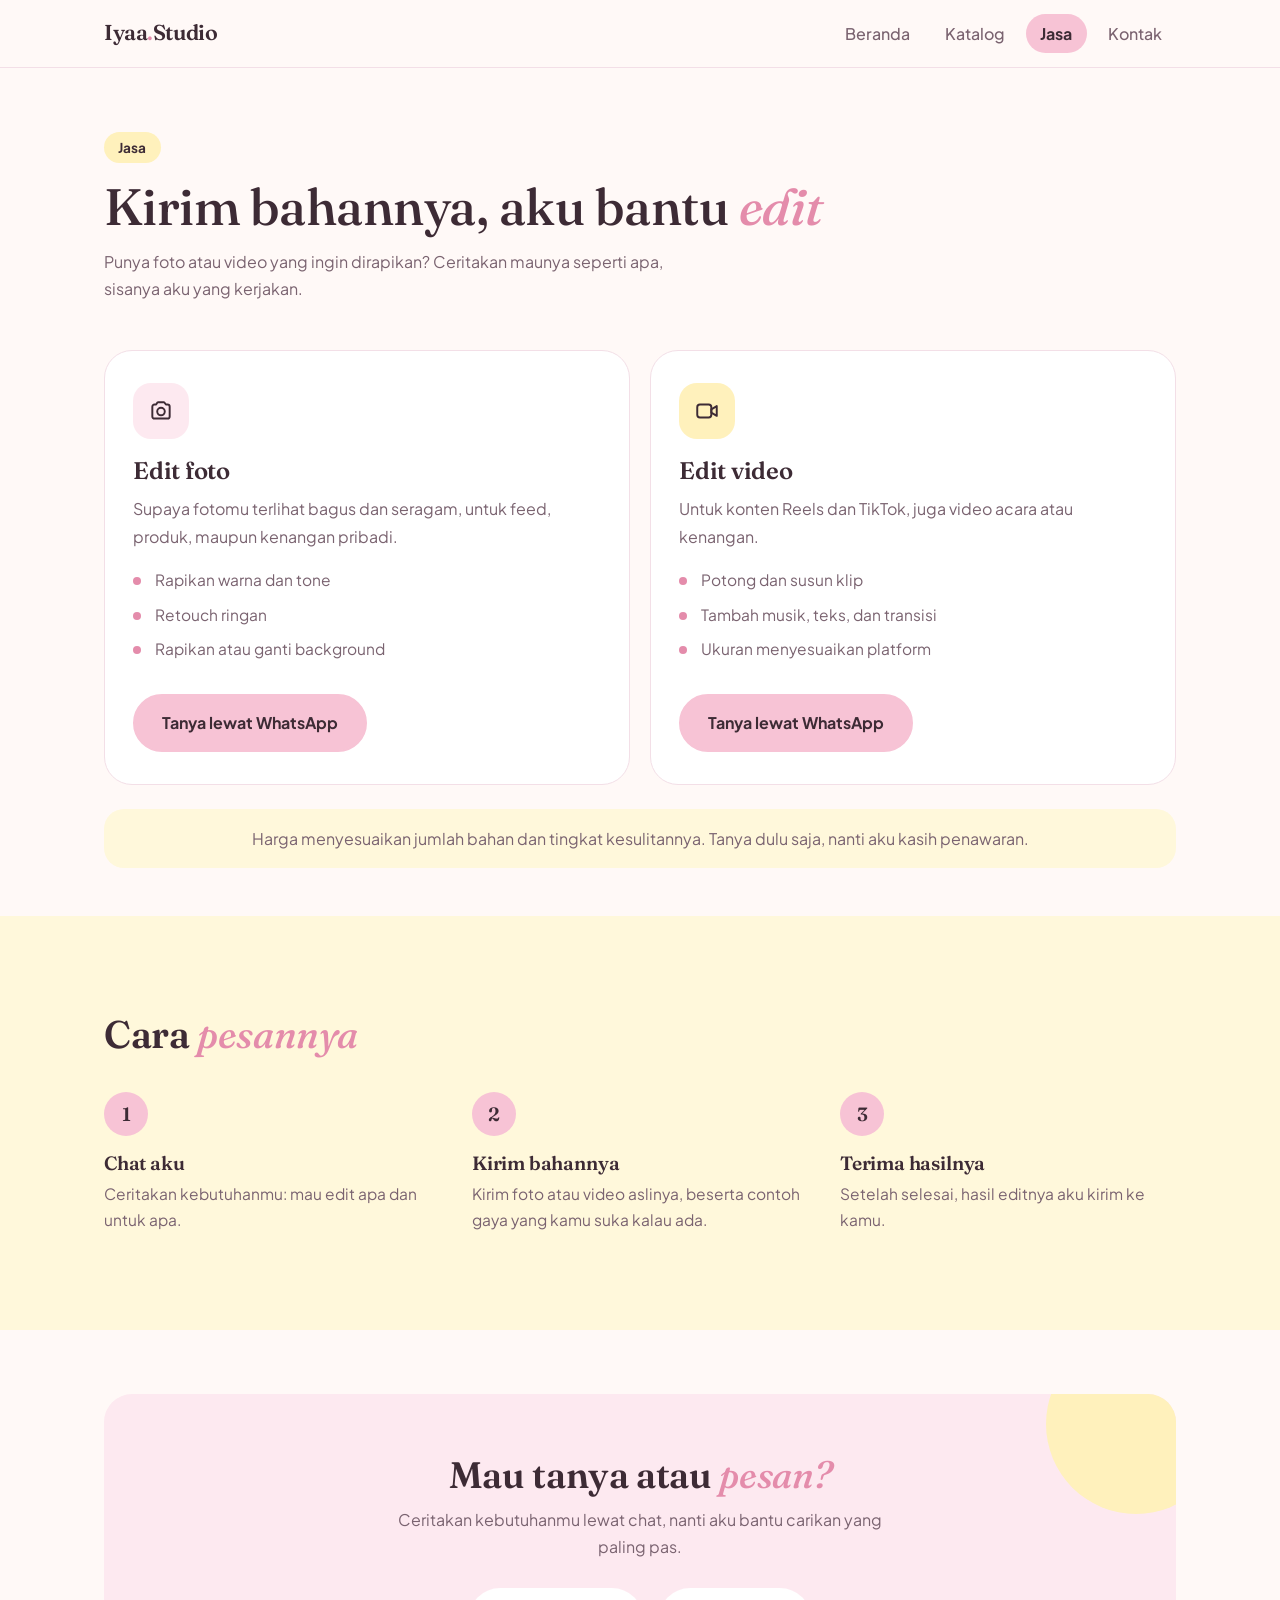
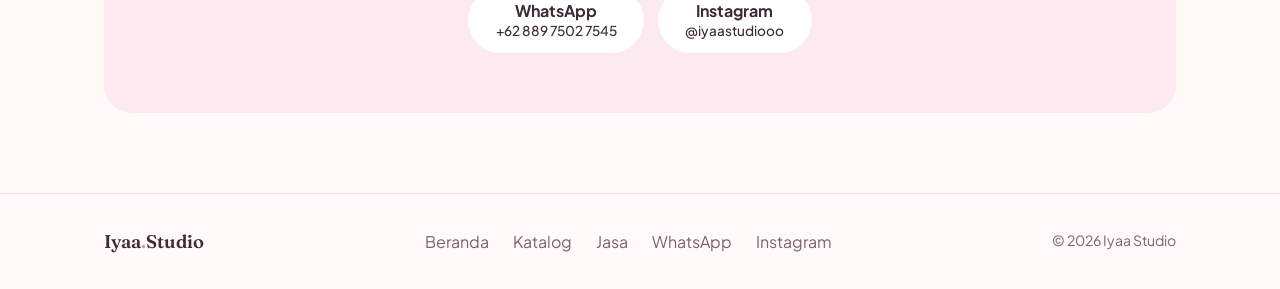
==== jasa.html @ b19ffca6 "Add files via upload" ====
<!DOCTYPE html>
<html lang="id">
<head>
  <meta charset="UTF-8">
  <meta name="viewport" content="width=device-width, initial-scale=1.0">
  <title>Jasa edit foto & video — Iyaa Studio</title>
  <meta name="description" content="Terima jasa edit foto dan edit video untuk konten, acara, dan kenangan.">

  <link rel="preconnect" href="https://fonts.googleapis.com">
  <link rel="preconnect" href="https://fonts.gstatic.com" crossorigin>
  <link href="https://fonts.googleapis.com/css2?family=Fraunces:ital,opsz,wght@0,9..144,500;0,9..144,600;1,9..144,500&family=Plus+Jakarta+Sans:wght@400;500;700&display=swap" rel="stylesheet">

  <link rel="stylesheet" href="style.css">
</head>
<body>

  <a class="skip-link" href="#utama">Lompat ke konten</a>

  <header class="situs-header">
    <div class="wadah header-isi">
      <a href="index.html" class="logo">Iyaa<span class="logo-titik">.</span>Studio</a>

      <button class="nav-toggle" id="navToggle" aria-expanded="false" aria-controls="navUtama">
        <span class="nav-toggle-garis"></span>
        <span class="nav-toggle-label">Menu</span>
      </button>

      <nav class="nav" id="navUtama" aria-label="Navigasi utama">
        <a href="index.html" class="nav-tautan">Beranda</a>
        <a href="katalog.html" class="nav-tautan">Katalog</a>
        <a href="jasa.html" class="nav-tautan nav-aktif">Jasa</a>
        <a href="#kontak" class="nav-tautan">Kontak</a>
      </nav>
    </div>
  </header>

  <main id="utama">

    <section class="halaman-kepala">
      <div class="wadah">
        <span class="label">Jasa</span>
        <h1 class="halaman-judul">Kirim bahannya, aku bantu <span class="judul-miring">edit</span></h1>
        <p class="halaman-teks">Punya foto atau video yang ingin dirapikan? Ceritakan maunya seperti apa, sisanya aku yang kerjakan.</p>
      </div>
    </section>

    <section class="bagian bagian-rapat">
      <div class="wadah">

        <div class="jasa-kisi">

          <article class="jasa" id="foto">
            <span class="jasa-ikon"><svg width="26" height="26" viewBox="0 0 24 24" fill="none" stroke="currentColor" stroke-width="1.8" stroke-linecap="round" stroke-linejoin="round" aria-hidden="true"><path d="M4 8a2 2 0 0 1 2-2h1.5l1.2-1.8A1 1 0 0 1 9.5 4h5a1 1 0 0 1 .8.4L16.5 6H18a2 2 0 0 1 2 2v9a2 2 0 0 1-2 2H6a2 2 0 0 1-2-2z"/><circle cx="12" cy="12.5" r="3.5"/></svg></span>
            <h2 class="jasa-judul">Edit foto</h2>
            <p class="jasa-teks">Supaya fotomu terlihat bagus dan seragam, untuk feed, produk, maupun kenangan pribadi.</p>
            <ul class="isi-daftar">
              <li>Rapikan warna dan tone</li>
              <li>Retouch ringan</li>
              <li>Rapikan atau ganti background</li>
            </ul>
            <div class="jasa-aksi"><a href="https://wa.me/6288975027545?text=Halo%20Iyaa%20Studio%2C%20aku%20mau%20tanya%20jasa%20edit%20foto." class="tombol">Tanya lewat WhatsApp</a></div>
          </article>

          <article class="jasa" id="video">
            <span class="jasa-ikon"><svg width="26" height="26" viewBox="0 0 24 24" fill="none" stroke="currentColor" stroke-width="1.8" stroke-linecap="round" stroke-linejoin="round" aria-hidden="true"><rect x="3" y="6" width="13" height="12" rx="2.5"/><path d="m16 10.5 5-3v9l-5-3z"/></svg></span>
            <h2 class="jasa-judul">Edit video</h2>
            <p class="jasa-teks">Untuk konten Reels dan TikTok, juga video acara atau kenangan.</p>
            <ul class="isi-daftar">
              <li>Potong dan susun klip</li>
              <li>Tambah musik, teks, dan transisi</li>
              <li>Ukuran menyesuaikan platform</li>
            </ul>
            <div class="jasa-aksi"><a href="https://wa.me/6288975027545?text=Halo%20Iyaa%20Studio%2C%20aku%20mau%20tanya%20jasa%20edit%20video." class="tombol">Tanya lewat WhatsApp</a></div>
          </article>

        </div>

        <p class="jasa-catatan">Harga menyesuaikan jumlah bahan dan tingkat kesulitannya. Tanya dulu saja, nanti aku kasih penawaran.</p>
      </div>
    </section>

    <section class="bagian bagian-lembut">
      <div class="wadah">
        <h2 class="bagian-judul">Cara <span class="judul-miring">pesannya</span></h2>
        <ol class="langkah-daftar">
          <li class="langkah">
            <span class="langkah-angka">1</span>
            <h3 class="langkah-judul">Chat aku</h3>
            <p class="langkah-teks">Ceritakan kebutuhanmu: mau edit apa dan untuk apa.</p>
          </li>
          <li class="langkah">
            <span class="langkah-angka">2</span>
            <h3 class="langkah-judul">Kirim bahannya</h3>
            <p class="langkah-teks">Kirim foto atau video aslinya, beserta contoh gaya yang kamu suka kalau ada.</p>
          </li>
          <li class="langkah">
            <span class="langkah-angka">3</span>
            <h3 class="langkah-judul">Terima hasilnya</h3>
            <p class="langkah-teks">Setelah selesai, hasil editnya aku kirim ke kamu.</p>
          </li>
        </ol>
      </div>
    </section>

    <!-- ============ KONTAK ============ -->
    <section class="kontak" id="kontak">
      <div class="wadah">
        <div class="kontak-kotak">
          <h2 class="kontak-judul">Mau tanya atau <span class="judul-miring">pesan?</span></h2>
          <p class="kontak-teks">Ceritakan kebutuhanmu lewat chat, nanti aku bantu carikan yang paling pas.</p>
          <div class="kontak-aksi">
            <a href="https://wa.me/6288975027545" class="tombol tombol-putih">WhatsApp<span class="kontak-nomor">+62 889 7502 7545</span></a>
            <a href="https://www.instagram.com/iyaastudiooo" class="tombol tombol-putih">Instagram<span class="kontak-nomor">@iyaastudiooo</span></a>
          </div>
        </div>
      </div>
    </section>

  </main>

  <footer class="situs-footer">
    <div class="wadah footer-isi">
      <p class="footer-logo">Iyaa<span class="logo-titik">.</span>Studio</p>
      <nav class="footer-nav" aria-label="Navigasi footer">
        <a href="index.html">Beranda</a>
        <a href="katalog.html">Katalog</a>
        <a href="jasa.html">Jasa</a>
        <a href="https://wa.me/6288975027545">WhatsApp</a>
        <a href="https://www.instagram.com/iyaastudiooo">Instagram</a>
      </nav>
      <p class="footer-hak">© 2026 Iyaa Studio</p>
    </div>
  </footer>

  <script src="script.js"></script>
</body>
</html>
---- style.css ----
/* =========================================================
   IYAA STUDIO — style.css
   Tema: pink pastel + buttermilk, bersih dan sederhana.
   Urutan: token → dasar → komponen → header → hero → bagian →
   produk → katalog → detail → jasa → kontak → footer → responsif
   ========================================================= */

/* ============ 1. TOKEN (ganti warna & font cukup di sini) ============ */
:root {
  /* warna */
  --latar:         #FFF9F7;   /* latar halaman (putih kemerahan) */
  --putih:         #FFFFFF;
  --pink-muda:     #FDE9F0;   /* blok lembut */
  --pink:          #F7C3D5;   /* pink pastel utama: tombol, penanda */
  --pink-tua:      #E48CAB;   /* hover & aksen */
  --mentega:       #FFF1BC;   /* buttermilk */
  --mentega-muda:  #FFF8DB;
  --tinta:         #3D2B35;   /* teks utama */
  --tinta-lembut:  #7A6370;   /* teks kedua */
  --garis:         #F3DFE7;   /* garis tipis */
  --harga:         #B83A68;   /* warna harga */

  /* font */
  --font-judul: "Fraunces", Georgia, serif;
  --font-teks:  "Plus Jakarta Sans", system-ui, sans-serif;

  /* ukuran */
  --lebar-wadah: 1120px;
  --lengkung:    20px;
  --lengkung-besar: 28px;
  --bayang:      0 10px 30px rgba(184, 58, 104, 0.08);
  --transisi:    180ms ease;
}

/* ============ 2. DASAR ============ */
*, *::before, *::after { box-sizing: border-box; }

html { scroll-behavior: smooth; }

body {
  margin: 0;
  background-color: var(--latar);
  color: var(--tinta);
  font-family: var(--font-teks);
  font-size: 1rem;
  line-height: 1.7;
  -webkit-font-smoothing: antialiased;
}

h1, h2, h3 {
  font-family: var(--font-judul);
  font-weight: 600;
  line-height: 1.15;
  letter-spacing: -0.01em;
  margin: 0;
}

p { margin: 0; }
img { max-width: 100%; display: block; }
a { color: inherit; }
ul, ol { margin: 0; padding: 0; list-style: none; }
button { font: inherit; cursor: pointer; }

a:focus-visible,
button:focus-visible,
summary:focus-visible,
.galeri-jalur:focus-visible {
  outline: 3px solid var(--pink-tua);
  outline-offset: 3px;
  border-radius: 8px;
}

.skip-link { position: absolute; left: -9999px; }
.skip-link:focus {
  left: 1rem; top: 1rem; z-index: 100;
  background: var(--tinta); color: var(--putih);
  padding: 0.6rem 1rem; border-radius: 999px; text-decoration: none;
}

/* ============ 3. TATA LETAK & KOMPONEN UMUM ============ */
.wadah {
  width: 100%;
  max-width: var(--lebar-wadah);
  margin-inline: auto;
  padding-inline: 1.5rem;
}
.wadah-sempit { max-width: 720px; }

.bagian { padding-block: clamp(3.5rem, 8vw, 6rem); }
.bagian-rapat { padding-block: 1.5rem 3rem; }

.bagian-judul {
  font-size: clamp(1.8rem, 4.5vw, 2.4rem);
  margin-bottom: 0.5rem;
}
.bagian-sub {
  color: var(--tinta-lembut);
  max-width: 52ch;
  margin-bottom: 2.25rem;
}
.bagian-kepala {
  display: flex; flex-wrap: wrap; gap: 0.75rem 1.5rem;
  align-items: flex-end; justify-content: space-between;
  margin-bottom: 2.25rem;
}
.bagian-kepala .bagian-judul { margin-bottom: 0; }

/* penekanan kata di judul */
.judul-miring { font-style: italic; color: var(--pink-tua); font-weight: 500; }

/* tombol */
.tombol {
  display: inline-block;
  background-color: var(--pink);
  color: var(--tinta);
  font-weight: 700;
  text-decoration: none;
  padding: 0.85rem 1.7rem;
  border: 2px solid var(--pink);
  border-radius: 999px;
  transition: background-color var(--transisi), border-color var(--transisi), transform var(--transisi);
}
.tombol:hover { background-color: var(--pink-tua); border-color: var(--pink-tua); }
.tombol:active { transform: translateY(2px); }

.tombol-kecil { padding: 0.45rem 1.1rem; font-size: 0.92rem; }
.tombol-lebar { display: block; text-align: center; width: 100%; }

.tombol-garis {
  background-color: transparent;
  border-color: var(--tinta);
}
.tombol-garis:hover { background-color: var(--tinta); border-color: var(--tinta); color: var(--putih); }

.tombol-putih { background-color: var(--putih); border-color: var(--putih); }
.tombol-putih:hover { background-color: var(--mentega); border-color: var(--mentega); }

/* tautan teks */
.tautan-teks {
  font-weight: 700;
  text-decoration: none;
  background: linear-gradient(transparent 62%, var(--pink) 62%);
  transition: background-color var(--transisi);
}
.tautan-teks:hover { background: linear-gradient(transparent 0, var(--pink) 0); }

.label {
  display: inline-block;
  background-color: var(--mentega);
  color: var(--tinta);
  font-size: 0.85rem;
  font-weight: 700;
  padding: 0.25rem 0.9rem;
  border-radius: 999px;
}

/* ============ 4. HEADER & NAVIGASI ============ */
.situs-header {
  position: sticky; top: 0; z-index: 50;
  background-color: rgba(255, 249, 247, 0.92);
  backdrop-filter: blur(10px);
  -webkit-backdrop-filter: blur(10px);
  border-bottom: 1px solid var(--garis);
}

.header-isi {
  display: flex; align-items: center; justify-content: space-between;
  gap: 1rem; padding-block: 0.9rem;
}

.logo {
  font-family: var(--font-judul);
  font-weight: 600;
  font-size: 1.35rem;
  letter-spacing: -0.02em;
  text-decoration: none;
}
.logo-titik { color: var(--pink-tua); }

.nav { display: flex; align-items: center; gap: 0.4rem; }

.nav-tautan {
  text-decoration: none;
  font-weight: 500;
  color: var(--tinta-lembut);
  padding: 0.35rem 0.9rem;
  border-radius: 999px;
  transition: background-color var(--transisi), color var(--transisi);
}
.nav-tautan:hover { background-color: var(--pink-muda); color: var(--tinta); }
.nav-aktif { background-color: var(--pink); color: var(--tinta); font-weight: 700; }
.nav-aktif:hover { background-color: var(--pink); }

.nav-toggle {
  display: none; align-items: center; gap: 0.6rem;
  background: var(--pink-muda); border: 0; border-radius: 999px;
  padding: 0.45rem 1rem; color: var(--tinta);
}
.nav-toggle-garis { width: 16px; height: 2px; background: var(--tinta); position: relative; }
.nav-toggle-garis::before, .nav-toggle-garis::after {
  content: ""; position: absolute; left: 0; width: 16px; height: 2px; background: var(--tinta);
}
.nav-toggle-garis::before { top: -5px; }
.nav-toggle-garis::after  { top: 5px; }
.nav-toggle-label { font-size: 0.9rem; font-weight: 700; }

/* ============ 5. HERO ============ */
.hero { padding-block: clamp(2.5rem, 7vw, 5.5rem); overflow-x: clip; }

.hero-isi {
  display: grid;
  grid-template-columns: 1.05fr 0.95fr;
  gap: clamp(2rem, 6vw, 4.5rem);
  align-items: center;
}

.hero-judul {
  font-size: clamp(2.4rem, 6vw, 4rem);
  font-weight: 500;
  margin: 1rem 0 1.25rem;
  max-width: 14ch;
}

.hero-deskripsi {
  color: var(--tinta-lembut);
  max-width: 44ch;
  margin-bottom: 2rem;
}

.hero-aksi { display: flex; flex-wrap: wrap; align-items: center; gap: 1.25rem 1.75rem; }

/* kolase gambar: satu panel pink lembut berisi tiga kartu */
.hero-visual {
  position: relative;
  aspect-ratio: 1 / 1.05;
  background-color: var(--pink-muda);
  border-radius: var(--lengkung-besar);
  overflow: hidden;
}
.hero-visual::before,
.hero-visual::after {
  content: ""; position: absolute; border-radius: 50%;
}
.hero-visual::before { width: 46%; aspect-ratio: 1; background: var(--mentega); right: -9%; top: -9%; }
.hero-visual::after  { width: 30%; aspect-ratio: 1; background: var(--pink); left: -7%; bottom: -7%; }

.hero-kartu {
  position: absolute;
  width: 43%;
  aspect-ratio: 4 / 5;
  border: 5px solid var(--putih);
  border-radius: 16px;
  overflow: hidden;
  box-shadow: var(--bayang);
  background: var(--putih);
}
.hero-kartu img { width: 100%; height: 100%; object-fit: cover; }
.hero-kartu-1 { left: 7%;  top: 9%;  transform: rotate(-5deg); z-index: 1; }
.hero-kartu-2 { right: 7%; top: 5%;  transform: rotate(4deg);  z-index: 2; }
.hero-kartu-3 { left: 28%; bottom: 6%; transform: rotate(-1.5deg); z-index: 3; width: 46%; }

@media (prefers-reduced-motion: no-preference) {
  .hero-kartu { animation: muncul 600ms cubic-bezier(0.2, 0.8, 0.3, 1) backwards; }
  .hero-kartu-2 { animation-delay: 100ms; }
  .hero-kartu-3 { animation-delay: 200ms; }
  @keyframes muncul { from { opacity: 0; translate: 0 18px; } }
}

/* ============ 6. KATEGORI ============ */
.kategori-kisi { display: grid; grid-template-columns: repeat(3, 1fr); gap: 1.25rem; }

.kategori {
  display: flex; flex-direction: column; gap: 0.6rem;
  border-radius: var(--lengkung-besar);
  padding: 2rem 1.75rem;
  text-decoration: none;
  background-color: var(--pink-muda);
  transition: transform var(--transisi), box-shadow var(--transisi);
}
.kategori:nth-child(2) { background-color: var(--mentega-muda); }
.kategori:hover { transform: translateY(-4px); box-shadow: var(--bayang); }

.kategori-judul { font-size: 1.4rem; }
.kategori-teks { color: var(--tinta-lembut); font-size: 0.97rem; }
.kategori-jumlah {
  margin-top: auto; padding-top: 1rem;
  font-weight: 700; font-size: 0.9rem; color: var(--harga);
}

/* ============ 7. KARTU PRODUK ============ */
.produk-kisi {
  display: grid;
  grid-template-columns: repeat(4, 1fr);
  gap: 1.75rem 1.25rem;
}

.produk { display: flex; flex-direction: column; }
.produk-tautan { text-decoration: none; display: block; }

.produk-gambar {
  position: relative;
  aspect-ratio: 4 / 5;
  border-radius: var(--lengkung);
  background-color: var(--pink-muda);
  overflow: hidden;
  margin-bottom: 0.9rem;
  transition: box-shadow var(--transisi), transform var(--transisi);
}
.produk-gambar img { width: 100%; height: 100%; object-fit: cover; }
.produk-tautan:hover .produk-gambar { box-shadow: var(--bayang); transform: translateY(-3px); }

.produk-tipe {
  position: absolute; left: 0.7rem; bottom: 0.7rem;
  background-color: var(--putih);
  font-size: 0.78rem; font-weight: 700;
  padding: 0.15rem 0.7rem; border-radius: 999px;
}

.produk-nama { font-size: 1.08rem; font-weight: 600; margin-bottom: 0.2rem; }
.produk-catatan { color: var(--tinta-lembut); font-size: 0.9rem; }
.produk-harga { margin-top: 0.4rem; font-weight: 700; color: var(--harga); }

/* produk yang belum ada: terlihat tapi terkunci */
.produk-segera .produk-gambar {
  background: linear-gradient(135deg, var(--pink-muda), var(--mentega));
  cursor: not-allowed;
}
.produk-segera .produk-nama { color: var(--tinta-lembut); }
.produk-kunci {
  position: absolute; top: 50%; left: 50%; transform: translate(-50%, -50%);
  display: inline-flex; align-items: center; gap: 0.4rem; white-space: nowrap;
  background-color: var(--putih);
  font-size: 0.85rem; font-weight: 700;
  padding: 0.4rem 0.95rem; border-radius: 999px;
}
.produk-kunci-ikon { flex: none; }
.produk-harga-segera { color: var(--tinta-lembut); }

/* ============ 8. LANGKAH ============ */
.bagian-lembut { background-color: var(--mentega-muda); }

.langkah-daftar { display: grid; grid-template-columns: repeat(3, 1fr); gap: 2rem; margin-top: 2.25rem; }
.langkah-angka {
  display: grid; place-items: center;
  width: 44px; height: 44px; border-radius: 50%;
  background-color: var(--pink);
  font-family: var(--font-judul); font-weight: 600; font-size: 1.2rem;
  margin-bottom: 1rem;
}
.langkah-judul { font-size: 1.2rem; margin-bottom: 0.4rem; }
.langkah-teks { color: var(--tinta-lembut); font-size: 0.97rem; }

/* ============ 9. FAQ ============ */
.faq { display: grid; gap: 0.75rem; margin-top: 2rem; }

.faq-item {
  background-color: var(--putih);
  border: 1px solid var(--garis);
  border-radius: var(--lengkung);
  padding-inline: 1.4rem;
}
.faq-tanya {
  font-weight: 700;
  padding: 1.1rem 2rem 1.1rem 0;
  cursor: pointer; position: relative; list-style: none;
}
.faq-tanya::-webkit-details-marker { display: none; }
.faq-tanya::after {
  content: "+"; position: absolute; right: 0; top: 0.95rem;
  font-size: 1.5rem; line-height: 1; color: var(--pink-tua);
}
.faq-item[open] .faq-tanya::after { content: "–"; }
.faq-jawab { padding-bottom: 1.2rem; color: var(--tinta-lembut); max-width: 60ch; }

/* ============ 10. KONTAK ============ */
.kontak { padding-block: clamp(2.5rem, 6vw, 4rem) clamp(3.5rem, 8vw, 5rem); }

.kontak-kotak {
  background-color: var(--pink-muda);
  border-radius: var(--lengkung-besar);
  padding: clamp(2.25rem, 6vw, 3.75rem) 1.5rem;
  text-align: center;
  position: relative;
  overflow: hidden;
}
.kontak-kotak::before {
  content: ""; position: absolute; width: 180px; aspect-ratio: 1; border-radius: 50%;
  background: var(--mentega); right: -50px; top: -60px; z-index: 0;
}
@media (max-width: 640px) { .kontak-kotak::before { width: 110px; right: -40px; top: -45px; } }
.kontak-kotak > * { position: relative; }

.kontak-judul { font-size: clamp(1.7rem, 4.5vw, 2.3rem); margin-bottom: 0.6rem; }
.kontak-teks { color: var(--tinta-lembut); max-width: 44ch; margin: 0 auto 1.75rem; }
.kontak-aksi { display: flex; flex-wrap: wrap; gap: 0.85rem; justify-content: center; }
.kontak-aksi .tombol { display: inline-flex; flex-direction: column; align-items: center; line-height: 1.3; padding: 0.7rem 1.6rem; }
.kontak-nomor { font-weight: 500; font-size: 0.85rem; }

/* ============ 11. KATALOG & JASA (kepala halaman) ============ */
.halaman-kepala { padding-block: clamp(2.5rem, 6vw, 4rem) 1.5rem; }
.halaman-judul { font-size: clamp(2.2rem, 6vw, 3.2rem); font-weight: 500; margin: 0.9rem 0 0.7rem; }
.halaman-teks { color: var(--tinta-lembut); max-width: 50ch; }

.saring { display: flex; flex-wrap: wrap; gap: 0.6rem; margin-bottom: 2rem; }
.saring-tombol {
  background-color: var(--putih);
  border: 1px solid var(--garis);
  border-radius: 999px;
  padding: 0.45rem 1.15rem;
  color: var(--tinta-lembut);
  transition: background-color var(--transisi), color var(--transisi), border-color var(--transisi);
}
.saring-tombol:hover { border-color: var(--pink-tua); color: var(--tinta); }
.saring-aktif { background-color: var(--pink); border-color: var(--pink); color: var(--tinta); font-weight: 700; }

.produk-sembunyi { display: none; }
.kosong { padding: 3rem 0; color: var(--tinta-lembut); text-align: center; }

/* ============ 12. DETAIL PRODUK ============ */
.kembali {
  display: inline-block;
  margin-top: 1.5rem;
  color: var(--tinta-lembut);
  text-decoration: none;
  font-size: 0.95rem;
  font-weight: 500;
}
.kembali:hover { color: var(--tinta); }

.detail {
  display: grid;
  grid-template-columns: 1.05fr 0.95fr;
  gap: clamp(2rem, 5vw, 4rem);
  align-items: start;
}

/* --- galeri yang bisa digeser langsung --- */
.galeri { position: sticky; top: 5.5rem; }

.galeri-jalur {
  display: flex;
  overflow-x: auto;
  scroll-snap-type: x mandatory;
  overscroll-behavior-x: contain;
  scrollbar-width: none;
  border-radius: var(--lengkung-besar);
  background-color: var(--pink-muda);
  cursor: grab;
  touch-action: pan-x pan-y;
}
.galeri-jalur::-webkit-scrollbar { display: none; }
.galeri-tarik { scroll-snap-type: none; cursor: grabbing; }

.galeri-slide {
  flex: 0 0 100%;
  scroll-snap-align: center;
  scroll-snap-stop: always;
  aspect-ratio: 4 / 5;
  position: relative;
}
.galeri-slide img {
  width: 100%; height: 100%; object-fit: cover;
  user-select: none; -webkit-user-drag: none; pointer-events: none;
}

.galeri-panah {
  position: absolute; top: 50%; transform: translateY(-50%);
  width: 42px; height: 42px; border-radius: 50%;
  border: 0; background-color: rgba(255, 255, 255, 0.92);
  color: var(--tinta); box-shadow: var(--bayang);
  display: grid; place-items: center;
  transition: background-color var(--transisi), opacity var(--transisi);
}
.galeri-panah:hover { background-color: var(--pink); }
.galeri-panah[disabled] { opacity: 0; pointer-events: none; }
.galeri-prev { left: 0.8rem; }
.galeri-next { right: 0.8rem; }

.galeri-titik { display: flex; justify-content: center; gap: 0.5rem; margin-top: 1rem; }
.titik {
  position: relative;
  width: 8px; height: 8px; padding: 0; border: 0; border-radius: 999px;
  background-color: var(--pink);
  transition: width var(--transisi), background-color var(--transisi);
}
.titik::after { content: ""; position: absolute; inset: -10px -4px; }
.titik-aktif { width: 26px; background-color: var(--pink-tua); }

.detail-judul { font-size: clamp(1.9rem, 4.5vw, 2.6rem); font-weight: 500; margin: 0.8rem 0 0.6rem; }

.detail-harga {
  font-family: var(--font-judul);
  font-weight: 600; font-size: 1.7rem; color: var(--harga);
  margin-bottom: 1.1rem;
}
.detail-harga-ket {
  font-family: var(--font-teks);
  font-weight: 500; font-size: 0.9rem; color: var(--tinta-lembut);
}
p.detail-harga-ket { margin-bottom: 1rem; }

.detail-teks { color: var(--tinta-lembut); max-width: 52ch; margin-bottom: 1.75rem; }
.detail-catatan { margin-top: 0.8rem; font-size: 0.88rem; color: var(--tinta-lembut); text-align: center; }

/* bagian lipat: isi paket, aturan pakai, dll. */
.lipat-kelompok { margin-top: 2rem; border-top: 1px solid var(--garis); }
.lipat { border-bottom: 1px solid var(--garis); }
.lipat-judul {
  font-family: var(--font-judul);
  font-weight: 600; font-size: 1.15rem;
  padding: 1.05rem 2rem 1.05rem 0;
  position: relative; cursor: pointer; list-style: none;
}
.lipat-judul::-webkit-details-marker { display: none; }
.lipat-judul::after {
  content: "+"; position: absolute; right: 0.1rem; top: 0.85rem;
  font-family: var(--font-teks); font-size: 1.5rem; line-height: 1; color: var(--pink-tua);
}
.lipat[open] .lipat-judul::after { content: "–"; }
.lipat-isi { padding-bottom: 1.2rem; color: var(--tinta-lembut); }

.isi-daftar { display: grid; gap: 0.5rem; }
.isi-daftar li { position: relative; padding-left: 1.4rem; }
.isi-daftar li::before {
  content: ""; position: absolute; left: 0; top: 0.65em;
  width: 8px; height: 8px; border-radius: 50%; background-color: var(--pink-tua);
}
ol.isi-daftar { counter-reset: langkah; }
ol.isi-daftar li { counter-increment: langkah; padding-left: 1.7rem; }
ol.isi-daftar li::before {
  content: counter(langkah) ".";
  top: 0; width: auto; height: auto; background: none; border-radius: 0;
  color: var(--harga); font-weight: 700;
}

/* daftar jenis acara (halaman Undangan Digital) */
.jenis-daftar { display: grid; gap: 0.75rem; margin-bottom: 0.5rem; }
.jenis {
  display: grid; gap: 0.3rem;
  padding: 1rem 1.15rem;
  background-color: var(--putih);
  border: 1px solid var(--garis);
  border-radius: var(--lengkung);
}
.jenis-kepala { display: flex; align-items: center; justify-content: space-between; gap: 1rem; }
.jenis-nama { font-family: var(--font-judul); font-weight: 600; font-size: 1.1rem; }
.jenis-harga { font-weight: 700; color: var(--harga); }
.jenis-ket { font-size: 0.9rem; color: var(--tinta-lembut); }
.jenis-aksi { display: flex; flex-wrap: wrap; align-items: center; gap: 0.6rem; margin-top: 0.55rem; }
.jenis-tombol {
  flex: none; display: inline-flex; align-items: center; gap: 0.4rem;
  padding: 0.4rem 0.95rem;
  border: 2px solid var(--tinta); border-radius: 999px;
  font-size: 0.85rem; font-weight: 700; color: var(--tinta);
  text-decoration: none; white-space: nowrap;
}
a.jenis-tombol:hover { background-color: var(--tinta); color: var(--putih); }
.jenis-segera { background-color: var(--mentega-muda); border-color: transparent; }
.jenis-kunci { border-color: transparent; background-color: var(--putih); color: var(--tinta-lembut); cursor: not-allowed; }

/* ============ 13. JASA ============ */
.jasa-kisi { display: grid; grid-template-columns: repeat(2, 1fr); gap: 1.25rem; }

.jasa {
  display: flex; flex-direction: column; gap: 0.7rem;
  background-color: var(--putih);
  border: 1px solid var(--garis);
  border-radius: var(--lengkung-besar);
  padding: 2rem 1.75rem;
  text-decoration: none;
}
.jasa-ikon {
  display: grid; place-items: center;
  width: 56px; height: 56px; border-radius: 18px;
  background-color: var(--pink-muda); color: var(--tinta);
  margin-bottom: 0.4rem;
}
.jasa:nth-child(2) .jasa-ikon { background-color: var(--mentega); }
.jasa-judul { font-size: 1.5rem; }
.jasa-teks { color: var(--tinta-lembut); }
.jasa .isi-daftar { margin-top: 0.4rem; color: var(--tinta-lembut); font-size: 0.97rem; }
.jasa-aksi { margin-top: auto; padding-top: 1.25rem; }
a.jasa { transition: transform var(--transisi), box-shadow var(--transisi); }
a.jasa:hover { transform: translateY(-4px); box-shadow: var(--bayang); }

.jasa-catatan {
  margin-top: 1.5rem;
  background-color: var(--mentega-muda);
  border-radius: var(--lengkung);
  padding: 1rem 1.4rem;
  color: var(--tinta-lembut);
  text-align: center;
}

/* ============ 14. FOOTER ============ */
.situs-footer { border-top: 1px solid var(--garis); padding-block: 2rem; }
.footer-isi {
  display: flex; flex-wrap: wrap; gap: 1rem 2rem;
  align-items: center; justify-content: space-between;
}
.footer-logo { font-family: var(--font-judul); font-weight: 600; font-size: 1.15rem; }
.footer-nav { display: flex; flex-wrap: wrap; gap: 0.5rem 1.5rem; }
.footer-nav a { text-decoration: none; color: var(--tinta-lembut); transition: color var(--transisi); }
.footer-nav a:hover { color: var(--harga); }
.footer-hak { color: var(--tinta-lembut); font-size: 0.88rem; }

/* ============ 15. RESPONSIF ============ */
@media (max-width: 980px) {
  .produk-kisi { grid-template-columns: repeat(3, 1fr); }
}

@media (max-width: 860px) {
  .nav-toggle { display: inline-flex; }
  .header-isi { position: relative; }
  .nav {
    display: none;
    position: absolute; left: 0; right: 0; top: 100%;
    flex-direction: column; align-items: stretch; gap: 0.25rem;
    background-color: var(--latar);
    border-bottom: 1px solid var(--garis);
    padding: 0.75rem 1.5rem 1.25rem;
  }
  .nav-buka { display: flex; }
  .nav-tautan { padding: 0.6rem 1rem; }

  .hero-isi { grid-template-columns: 1fr; }
  .hero-judul { max-width: 18ch; }
  .hero-visual { max-width: 460px; }

  .kategori-kisi { grid-template-columns: 1fr; }
  .langkah-daftar { grid-template-columns: 1fr; gap: 1.75rem; }
  .jasa-kisi { grid-template-columns: 1fr; }

  .detail { grid-template-columns: 1fr; }
  .galeri { position: static; }
}

@media (max-width: 640px) {
  .produk-kisi { grid-template-columns: repeat(2, 1fr); gap: 1.5rem 1rem; }
  .produk-nama { font-size: 0.98rem; }
  .footer-isi { flex-direction: column; align-items: flex-start; }
}

/* di layar sentuh, geser langsung dengan jari; panah disembunyikan */
@media (hover: none) {
  .galeri-panah { display: none; }
}

@media (prefers-reduced-motion: reduce) {
  html { scroll-behavior: auto; }
  * { animation: none !important; transition: none !important; }
}

/* judul kecil di atas daftar jenis acara; bagian yang menempel ke bagian sebelumnya */
.jenis-judul { font-size: 1.2rem; margin-bottom: 0.75rem; }
.bagian-tanpa-atas { padding-top: 0; }

.bagian-judul + .produk-kisi { margin-top: 1.75rem; }
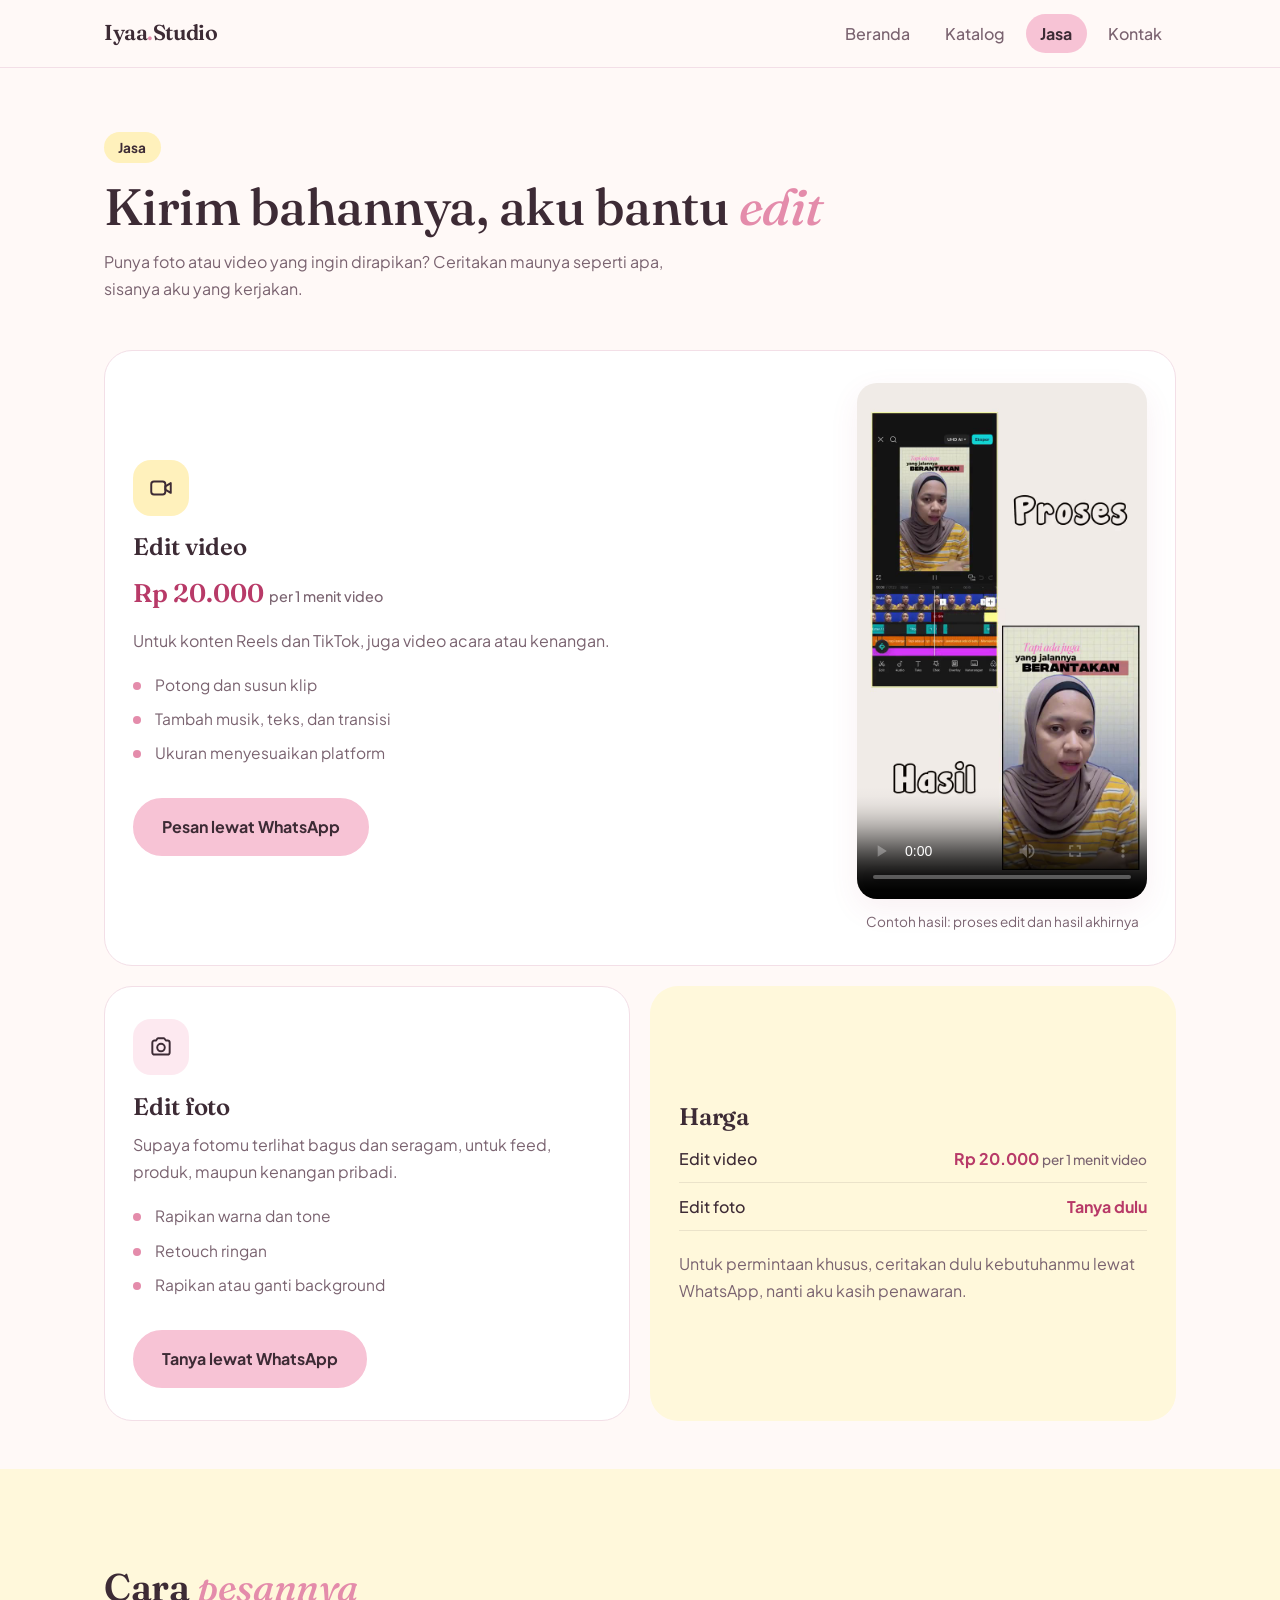
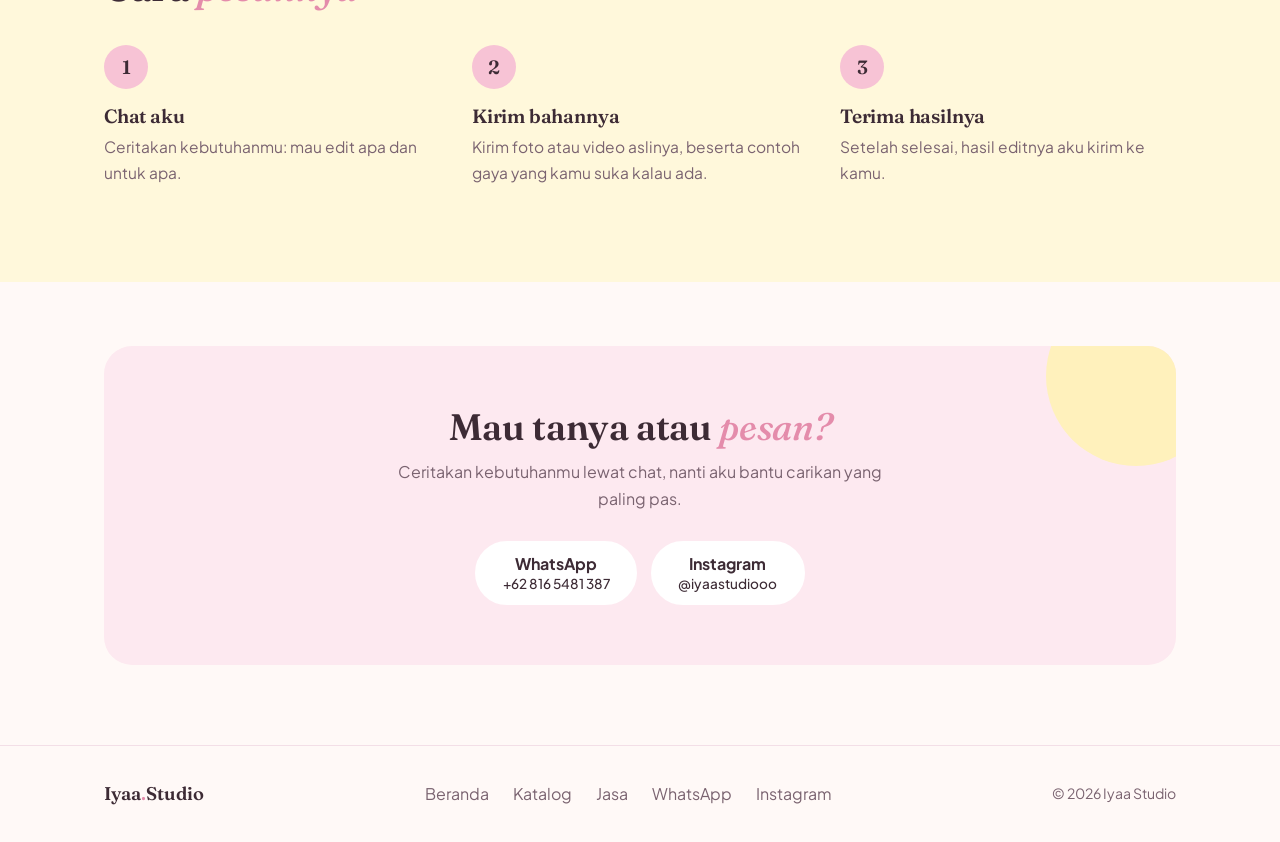
==== commit 17507974: "Add files via upload" ====
--- a/jasa.html
+++ b/jasa.html
@@ -49,6 +49,30 @@
 
         <div class="jasa-kisi">
 
+          <article class="jasa jasa-lebar" id="video">
+            <div class="jasa-badan">
+              <div class="jasa-info">
+                <span class="jasa-ikon"><svg width="26" height="26" viewBox="0 0 24 24" fill="none" stroke="currentColor" stroke-width="1.8" stroke-linecap="round" stroke-linejoin="round" aria-hidden="true"><rect x="3" y="6" width="13" height="12" rx="2.5"/><path d="m16 10.5 5-3v9l-5-3z"/></svg></span>
+                <h2 class="jasa-judul">Edit video</h2>
+                <p class="jasa-harga">Rp 20.000 <span class="detail-harga-ket">per 1 menit video</span></p>
+                <p class="jasa-teks">Untuk konten Reels dan TikTok, juga video acara atau kenangan.</p>
+                <ul class="isi-daftar">
+                  <li>Potong dan susun klip</li>
+                  <li>Tambah musik, teks, dan transisi</li>
+                  <li>Ukuran menyesuaikan platform</li>
+                </ul>
+                <div class="jasa-aksi"><a href="https://wa.me/628165481387?text=Halo%20Iyaa%20Studio%2C%20aku%20mau%20pesan%20jasa%20edit%20video." class="tombol">Pesan lewat WhatsApp</a></div>
+              </div>
+              <figure class="jasa-media">
+                <video controls playsinline preload="metadata" poster="asset/contoh-edit-video.jpg" aria-label="Contoh hasil edit video: proses dan hasil akhirnya">
+                  <source src="asset/contoh-edit-video.mp4" type="video/mp4">
+                  Browsermu tidak bisa memutar video ini.
+                </video>
+                <figcaption>Contoh hasil: proses edit dan hasil akhirnya</figcaption>
+              </figure>
+            </div>
+          </article>
+
           <article class="jasa" id="foto">
             <span class="jasa-ikon"><svg width="26" height="26" viewBox="0 0 24 24" fill="none" stroke="currentColor" stroke-width="1.8" stroke-linecap="round" stroke-linejoin="round" aria-hidden="true"><path d="M4 8a2 2 0 0 1 2-2h1.5l1.2-1.8A1 1 0 0 1 9.5 4h5a1 1 0 0 1 .8.4L16.5 6H18a2 2 0 0 1 2 2v9a2 2 0 0 1-2 2H6a2 2 0 0 1-2-2z"/><circle cx="12" cy="12.5" r="3.5"/></svg></span>
             <h2 class="jasa-judul">Edit foto</h2>
@@ -58,24 +82,19 @@
               <li>Retouch ringan</li>
               <li>Rapikan atau ganti background</li>
             </ul>
-            <div class="jasa-aksi"><a href="https://wa.me/6288975027545?text=Halo%20Iyaa%20Studio%2C%20aku%20mau%20tanya%20jasa%20edit%20foto." class="tombol">Tanya lewat WhatsApp</a></div>
+            <div class="jasa-aksi"><a href="https://wa.me/628165481387?text=Halo%20Iyaa%20Studio%2C%20aku%20mau%20tanya%20jasa%20edit%20foto." class="tombol">Tanya lewat WhatsApp</a></div>
           </article>
 
-          <article class="jasa" id="video">
-            <span class="jasa-ikon"><svg width="26" height="26" viewBox="0 0 24 24" fill="none" stroke="currentColor" stroke-width="1.8" stroke-linecap="round" stroke-linejoin="round" aria-hidden="true"><rect x="3" y="6" width="13" height="12" rx="2.5"/><path d="m16 10.5 5-3v9l-5-3z"/></svg></span>
-            <h2 class="jasa-judul">Edit video</h2>
-            <p class="jasa-teks">Untuk konten Reels dan TikTok, juga video acara atau kenangan.</p>
-            <ul class="isi-daftar">
-              <li>Potong dan susun klip</li>
-              <li>Tambah musik, teks, dan transisi</li>
-              <li>Ukuran menyesuaikan platform</li>
-            </ul>
-            <div class="jasa-aksi"><a href="https://wa.me/6288975027545?text=Halo%20Iyaa%20Studio%2C%20aku%20mau%20tanya%20jasa%20edit%20video." class="tombol">Tanya lewat WhatsApp</a></div>
-          </article>
+          <aside class="jasa jasa-ringkas" aria-label="Ringkasan harga">
+            <h2 class="jasa-judul">Harga</h2>
+            <dl class="harga-daftar">
+              <div class="harga-baris"><dt>Edit video</dt><dd>Rp 20.000 <span>per 1 menit video</span></dd></div>
+              <div class="harga-baris"><dt>Edit foto</dt><dd>Tanya dulu</dd></div>
+            </dl>
+            <p class="jasa-teks">Untuk permintaan khusus, ceritakan dulu kebutuhanmu lewat WhatsApp, nanti aku kasih penawaran.</p>
+          </aside>
 
         </div>
-
-        <p class="jasa-catatan">Harga menyesuaikan jumlah bahan dan tingkat kesulitannya. Tanya dulu saja, nanti aku kasih penawaran.</p>
       </div>
     </section>
 
@@ -109,7 +128,7 @@
           <h2 class="kontak-judul">Mau tanya atau <span class="judul-miring">pesan?</span></h2>
           <p class="kontak-teks">Ceritakan kebutuhanmu lewat chat, nanti aku bantu carikan yang paling pas.</p>
           <div class="kontak-aksi">
-            <a href="https://wa.me/6288975027545" class="tombol tombol-putih">WhatsApp<span class="kontak-nomor">+62 889 7502 7545</span></a>
+            <a href="https://wa.me/628165481387" class="tombol tombol-putih">WhatsApp<span class="kontak-nomor">+62 816 5481 387</span></a>
             <a href="https://www.instagram.com/iyaastudiooo" class="tombol tombol-putih">Instagram<span class="kontak-nomor">@iyaastudiooo</span></a>
           </div>
         </div>
@@ -125,7 +144,7 @@
         <a href="index.html">Beranda</a>
         <a href="katalog.html">Katalog</a>
         <a href="jasa.html">Jasa</a>
-        <a href="https://wa.me/6288975027545">WhatsApp</a>
+        <a href="https://wa.me/628165481387">WhatsApp</a>
         <a href="https://www.instagram.com/iyaastudiooo">Instagram</a>
       </nav>
       <p class="footer-hak">© 2026 Iyaa Studio</p>
--- a/style.css
+++ b/style.css
@@ -575,7 +575,7 @@
   background-color: var(--pink-muda); color: var(--tinta);
   margin-bottom: 0.4rem;
 }
-.jasa:nth-child(2) .jasa-ikon { background-color: var(--mentega); }
+#video .jasa-ikon { background-color: var(--mentega); }
 .jasa-judul { font-size: 1.5rem; }
 .jasa-teks { color: var(--tinta-lembut); }
 .jasa .isi-daftar { margin-top: 0.4rem; color: var(--tinta-lembut); font-size: 0.97rem; }
@@ -656,3 +656,40 @@
 .bagian-tanpa-atas { padding-top: 0; }
 
 .bagian-judul + .produk-kisi { margin-top: 1.75rem; }
+
+/* kartu Edit video: teks di kiri, contoh video (rasio 9:16) di kanan */
+.jasa-lebar { grid-column: 1 / -1; }
+.jasa-badan {
+  display: grid;
+  grid-template-columns: 1fr minmax(220px, 290px);
+  gap: 2rem 3.5rem;
+  align-items: center;
+}
+.jasa-info { display: flex; flex-direction: column; gap: 0.7rem; align-items: flex-start; }
+.jasa-harga { font-family: var(--font-judul); font-weight: 600; font-size: 1.6rem; color: var(--harga); }
+.jasa-media { margin: 0; width: 100%; justify-self: center; }
+.jasa-media video {
+  display: block; width: 100%; aspect-ratio: 9 / 16; object-fit: cover;
+  border-radius: var(--lengkung); background-color: var(--pink-muda);
+  box-shadow: var(--bayang);
+}
+.jasa-media figcaption { margin-top: 0.7rem; font-size: 0.85rem; color: var(--tinta-lembut); text-align: center; }
+
+/* kartu ringkasan harga */
+.jasa-ringkas { background-color: var(--mentega-muda); border-color: transparent; justify-content: center; }
+.harga-daftar { margin: 0.25rem 0 0.5rem; display: grid; gap: 0.6rem; }
+.harga-baris {
+  display: flex; flex-wrap: wrap; justify-content: space-between; align-items: baseline;
+  gap: 0.25rem 1rem; padding-bottom: 0.6rem; border-bottom: 1px solid rgba(61, 43, 53, 0.1);
+}
+.harga-baris dt { font-weight: 500; }
+.harga-baris dd { margin: 0; font-weight: 700; color: var(--harga); }
+.harga-baris dd span { font-weight: 500; font-size: 0.85rem; color: var(--tinta-lembut); }
+
+/* label harga di teaser beranda */
+.jasa-label { margin-top: auto; padding-top: 0.5rem; font-weight: 700; font-size: 0.9rem; color: var(--harga); }
+
+@media (max-width: 860px) {
+  .jasa-badan { grid-template-columns: 1fr; }
+  .jasa-media { max-width: 290px; }
+}
